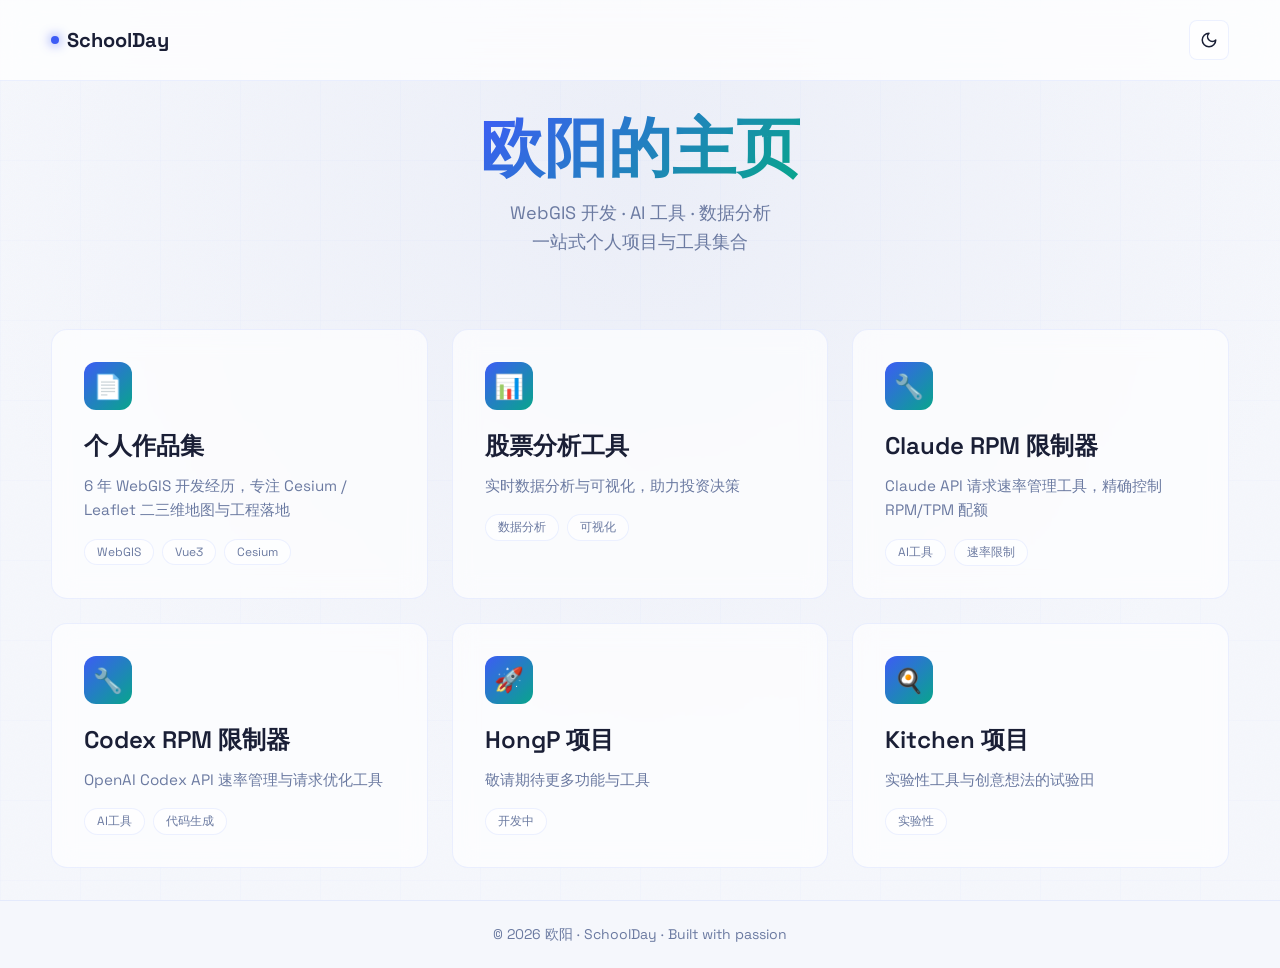
==== index.html @ 450aa43f "初始化主页仓库：纯导航页面，各项目独立部署" ====
<!DOCTYPE html>
<html lang="zh-CN" data-theme="dark">
<head>
  <meta charset="UTF-8" />
  <meta name="viewport" content="width=device-width, initial-scale=1.0" />
  <title>SchoolDay · 欧阳的主页</title>
  <meta name="description" content="个人项目与工具集合平台 — WebGIS 开发、AI 工具、数据分析" />
  <meta name="color-scheme" content="dark light" />
  <link rel="preconnect" href="https://fonts.googleapis.com" />
  <link rel="preconnect" href="https://fonts.gstatic.com" crossorigin />
  <link rel="stylesheet" href="https://fonts.googleapis.com/css2?family=Space+Grotesk:wght@400;500;600;700&display=swap" />
  <style>
    :root, html[data-theme="dark"] {
      --bg: #05060f;
      --bg-2: #0a0e22;
      --panel: rgba(255,255,255,0.04);
      --border: rgba(140,170,255,0.14);
      --text: #eaf0ff;
      --muted: #8b98c4;
      --brand: #6c8cff;
      --brand-2: #3ff0d0;
      --brand-3: #b06bff;
      --glow: rgba(108,140,255,.2);
      --card-bg: rgba(10,14,30,0.7);
      --card-hover: rgba(15,20,40,0.85);
      color-scheme: dark;
    }
    html[data-theme="light"] {
      --bg: #f5f7fc;
      --bg-2: #ebeef8;
      --panel: rgba(255,255,255,0.6);
      --border: rgba(108,140,255,0.12);
      --text: #1a1f36;
      --muted: #6b7aa1;
      --brand: #3d5cf5;
      --brand-2: #08a58c;
      --brand-3: #7a45f0;
      --glow: rgba(61,92,245,.12);
      --card-bg: rgba(255,255,255,0.65);
      --card-hover: rgba(255,255,255,0.9);
      --header-bg: rgba(255,255,255,0.75);
      color-scheme: light;
    }
    * { box-sizing: border-box; margin: 0; padding: 0; }
    html { scroll-behavior: smooth; }
    ::view-transition-old(root),
    ::view-transition-new(root) {
      animation-duration: 0.5s;
    }
    body {
      margin: 0;
      font-family: "Space Grotesk", -apple-system, "Segoe UI", "PingFang SC", sans-serif;
      background: var(--bg);
      color: var(--text);
      min-height: 100vh;
      display: flex;
      flex-direction: column;
      position: relative;
      overflow-x: hidden;
      overflow-y: hidden;
      transition: background-color 0.3s ease, color 0.3s ease;
    }
    html {
      overflow: hidden;
    }
    main {
      overflow-y: auto;
      scrollbar-width: none;
      -ms-overflow-style: none;
    }
    main::-webkit-scrollbar {
      display: none;
    }
    .bg {
      position: fixed;
      inset: 0;
      z-index: 0;
      pointer-events: none;
      background: radial-gradient(circle at 50% 20%, var(--bg-2) 0%, var(--bg) 70%);
    }
    .grid-lines {
      position: absolute;
      inset: 0;
      background-image:
        linear-gradient(rgba(108,140,255,.04) 1px, transparent 1px),
        linear-gradient(90deg, rgba(108,140,255,.04) 1px, transparent 1px);
      background-size: 80px 80px;
      opacity: 0.6;
    }
    .noise {
      position: absolute;
      inset: 0;
      background-image: url("data:image/svg+xml,%3Csvg xmlns='http://www.w3.org/2000/svg' width='200' height='200'%3E%3Cfilter id='n'%3E%3CfeTurbulence type='fractalNoise' baseFrequency='0.9' /%3E%3C/filter%3E%3Crect width='200' height='200' filter='url(%23n)' opacity='0.05'/%3E%3C/svg%3E");
      opacity: 0.3;
    }
    header {
      position: relative;
      z-index: 10;
      display: flex;
      justify-content: space-between;
      align-items: center;
      padding: 1.25rem 4%;
      backdrop-filter: blur(16px);
      background: rgba(5,6,15,.6);
      border-bottom: 1px solid var(--border);
      transition: background 0.3s ease;
    }
    html[data-theme="light"] header {
      background: var(--header-bg);
      backdrop-filter: blur(16px);
    }
    .brand {
      font-size: 1.25rem;
      font-weight: 700;
      color: var(--text);
      text-decoration: none;
      display: flex;
      align-items: center;
      gap: 0.5rem;
    }
    .brand-mark {
      width: 8px;
      height: 8px;
      background: var(--brand);
      border-radius: 50%;
      box-shadow: 0 0 12px var(--brand);
      animation: pulse 2s ease-in-out infinite;
    }
    @keyframes pulse {
      0%, 100% { opacity: 1; }
      50% { opacity: 0.5; }
    }
    .theme-toggle {
      background: var(--panel);
      border: 1px solid var(--border);
      color: var(--text);
      width: 40px;
      height: 40px;
      border-radius: 8px;
      cursor: pointer;
      display: flex;
      align-items: center;
      justify-content: center;
      transition: all 0.2s;
    }
    .theme-toggle:hover {
      background: var(--card-hover);
      transform: scale(1.05);
    }
    .icon-sun, .icon-moon {
      width: 18px;
      height: 18px;
    }
    html[data-theme="dark"] .icon-sun { display: block; }
    html[data-theme="dark"] .icon-moon { display: none; }
    html[data-theme="light"] .icon-sun { display: none; }
    html[data-theme="light"] .icon-moon { display: block; }
    main {
      position: relative;
      z-index: 1;
      flex: 1;
      display: flex;
      flex-direction: column;
      align-items: center;
      justify-content: center;
      padding: 2rem 4%;
      max-width: 1400px;
      margin: 0 auto;
      width: 100%;
    }
    .hero {
      text-align: center;
      margin-bottom: 2.5rem;
    }
    h1 {
      font-size: clamp(2.5rem, 6vw, 4rem);
      font-weight: 700;
      line-height: 1.1;
      margin-bottom: 1rem;
      background: linear-gradient(135deg, var(--brand), var(--brand-2));
      -webkit-background-clip: text;
      -webkit-text-fill-color: transparent;
      background-clip: text;
    }
    .lead {
      font-size: 1.125rem;
      color: var(--muted);
      max-width: 600px;
      margin: 0 auto 2rem;
      line-height: 1.6;
    }
    .grid {
      display: grid;
      grid-template-columns: repeat(auto-fit, minmax(280px, 1fr));
      gap: 1.5rem;
      width: 100%;
    }
    .card {
      position: relative;
      background: var(--card-bg);
      border: 1px solid var(--border);
      border-radius: 16px;
      padding: 2rem;
      text-decoration: none;
      color: var(--text);
      transition: all 0.3s cubic-bezier(0.4, 0, 0.2, 1);
      backdrop-filter: blur(12px);
      overflow: hidden;
      cursor: pointer;
    }
    a.card {
      display: block;
    }
    a.card:hover {
      color: var(--text);
      text-decoration: none;
    }
    .card::before {
      content: '';
      position: absolute;
      inset: 0;
      border-radius: 16px;
      padding: 1px;
      background: linear-gradient(135deg, var(--brand), transparent);
      -webkit-mask: linear-gradient(#fff 0 0) content-box, linear-gradient(#fff 0 0);
      -webkit-mask-composite: xor;
      mask-composite: exclude;
      opacity: 0;
      transition: opacity 0.3s;
    }
    .card:hover {
      background: var(--card-hover);
      transform: translateY(-4px);
      box-shadow: 0 20px 60px rgba(108,140,255,0.15);
    }
    .card:hover::before {
      opacity: 1;
    }
    .card-icon {
      width: 48px;
      height: 48px;
      background: linear-gradient(135deg, var(--brand), var(--brand-2));
      border-radius: 12px;
      display: flex;
      align-items: center;
      justify-content: center;
      margin-bottom: 1.25rem;
      font-size: 1.5rem;
    }
    .card h2 {
      font-size: 1.5rem;
      margin-bottom: 0.75rem;
      font-weight: 600;
    }
    .card p {
      color: var(--muted);
      font-size: 0.95rem;
      line-height: 1.6;
      margin-bottom: 1rem;
    }
    .card-meta {
      display: flex;
      gap: 0.5rem;
      flex-wrap: wrap;
      margin-top: 1rem;
    }
    .chip {
      font-size: 0.75rem;
      padding: 0.25rem 0.75rem;
      background: var(--panel);
      border: 1px solid var(--border);
      border-radius: 20px;
      color: var(--muted);
    }
    footer {
      position: relative;
      z-index: 1;
      text-align: center;
      padding: 1.5rem 4%;
      color: var(--muted);
      font-size: 0.875rem;
      border-top: 1px solid var(--border);
    }
    @media (max-width: 768px) {
      header { padding: 1rem 5%; }
      main { padding: 2rem 5%; }
      .grid { grid-template-columns: 1fr; gap: 1rem; }
      h1 { font-size: 2.25rem; }
    }
  </style>
</head>
<body>
  <div class="bg">
    <div class="grid-lines"></div>
    <div class="noise"></div>
  </div>

  <header>
    <a class="brand" href="/">
      <span class="brand-mark"></span>
      <span>SchoolDay</span>
    </a>
    <button class="theme-toggle" id="theme-toggle" type="button" aria-label="切换主题">
      <svg class="icon-sun" viewBox="0 0 24 24" fill="none" stroke="currentColor" stroke-width="2" stroke-linecap="round" stroke-linejoin="round">
        <circle cx="12" cy="12" r="4"/>
        <path d="M12 2v2M12 20v2M4.93 4.93l1.41 1.41M17.66 17.66l1.41 1.41M2 12h2M20 12h2M6.34 17.66l-1.41 1.41M19.07 4.93l-1.41 1.41"/>
      </svg>
      <svg class="icon-moon" viewBox="0 0 24 24" fill="none" stroke="currentColor" stroke-width="2" stroke-linecap="round" stroke-linejoin="round">
        <path d="M12 3a6 6 0 0 0 9 9 9 9 0 1 1-9-9Z"/>
      </svg>
    </button>
  </header>

  <main>
    <div class="hero">
      <h1>欧阳的主页</h1>
      <p class="lead">WebGIS 开发 · AI 工具 · 数据分析<br />一站式个人项目与工具集合</p>
    </div>

    <div class="grid">
      <div class="card" data-href="./portfolio/">
        <div class="card-icon">📄</div>
        <h2>个人作品集</h2>
        <p>6 年 WebGIS 开发经历，专注 Cesium / Leaflet 二三维地图与工程落地</p>
        <div class="card-meta">
          <span class="chip">WebGIS</span>
          <span class="chip">Vue3</span>
          <span class="chip">Cesium</span>
        </div>
      </div>

      <div class="card" data-href="./stock-analysis/">
        <div class="card-icon">📊</div>
        <h2>股票分析工具</h2>
        <p>实时数据分析与可视化，助力投资决策</p>
        <div class="card-meta">
          <span class="chip">数据分析</span>
          <span class="chip">可视化</span>
        </div>
      </div>

      <div class="card" data-href="./claude-limiter/">
        <div class="card-icon">🔧</div>
        <h2>Claude RPM 限制器</h2>
        <p>Claude API 请求速率管理工具，精确控制 RPM/TPM 配额</p>
        <div class="card-meta">
          <span class="chip">AI工具</span>
          <span class="chip">速率限制</span>
        </div>
      </div>

      <div class="card" data-href="./codex-limiter/">
        <div class="card-icon">🔧</div>
        <h2>Codex RPM 限制器</h2>
        <p>OpenAI Codex API 速率管理与请求优化工具</p>
        <div class="card-meta">
          <span class="chip">AI工具</span>
          <span class="chip">代码生成</span>
        </div>
      </div>

      <div class="card" data-href="./hongp/">
        <div class="card-icon">🚀</div>
        <h2>HongP 项目</h2>
        <p>敬请期待更多功能与工具</p>
        <div class="card-meta">
          <span class="chip">开发中</span>
        </div>
      </div>

      <div class="card" data-href="./kitchen/">
        <div class="card-icon">🍳</div>
        <h2>Kitchen 项目</h2>
        <p>实验性工具与创意想法的试验田</p>
        <div class="card-meta">
          <span class="chip">实验性</span>
        </div>
      </div>
    </div>
  </main>

  <footer>
    <p>© <span id="year"></span> 欧阳 · SchoolDay · Built with passion</p>
  </footer>

  <script>
    const year = document.getElementById('year');
    if (year) year.textContent = String(new Date().getFullYear());

    const root = document.documentElement;
    const themeToggle = document.getElementById('theme-toggle');
    const THEME_KEY = 'schoolday-theme';

    function systemTheme() {
      return window.matchMedia('(prefers-color-scheme: light)').matches ? 'light' : 'dark';
    }

    function applyTheme(theme) {
      const next = theme === 'light' ? 'light' : 'dark';
      root.setAttribute('data-theme', next);
      try { localStorage.setItem(THEME_KEY, next); } catch (_) {}
    }

    function applyThemeWithTransition(theme) {
      const next = theme === 'light' ? 'light' : 'dark';
      const reduced = window.matchMedia('(prefers-reduced-motion: reduce)').matches;

      if (reduced || typeof document.startViewTransition !== 'function') {
        applyTheme(next);
        return;
      }

      document.startViewTransition(() => {
        applyTheme(next);
      });
    }

    function initTheme() {
      let saved = null;
      try { saved = localStorage.getItem(THEME_KEY); } catch (_) {}
      applyTheme(saved === 'light' || saved === 'dark' ? saved : systemTheme());
    }

    initTheme();
    if (themeToggle) {
      themeToggle.addEventListener('click', () => {
        const current = root.getAttribute('data-theme') === 'light' ? 'light' : 'dark';
        applyThemeWithTransition(current === 'dark' ? 'light' : 'dark');
      });
    }

    // Card click handling
    document.querySelectorAll('.card[data-href]').forEach(card => {
      card.addEventListener('click', (e) => {
        e.preventDefault();
        const url = card.getAttribute('data-href');
        if (url) {
          window.open(url, '_blank', 'noopener,noreferrer');
        }
      });
    });
  </script>
</body>
</html>
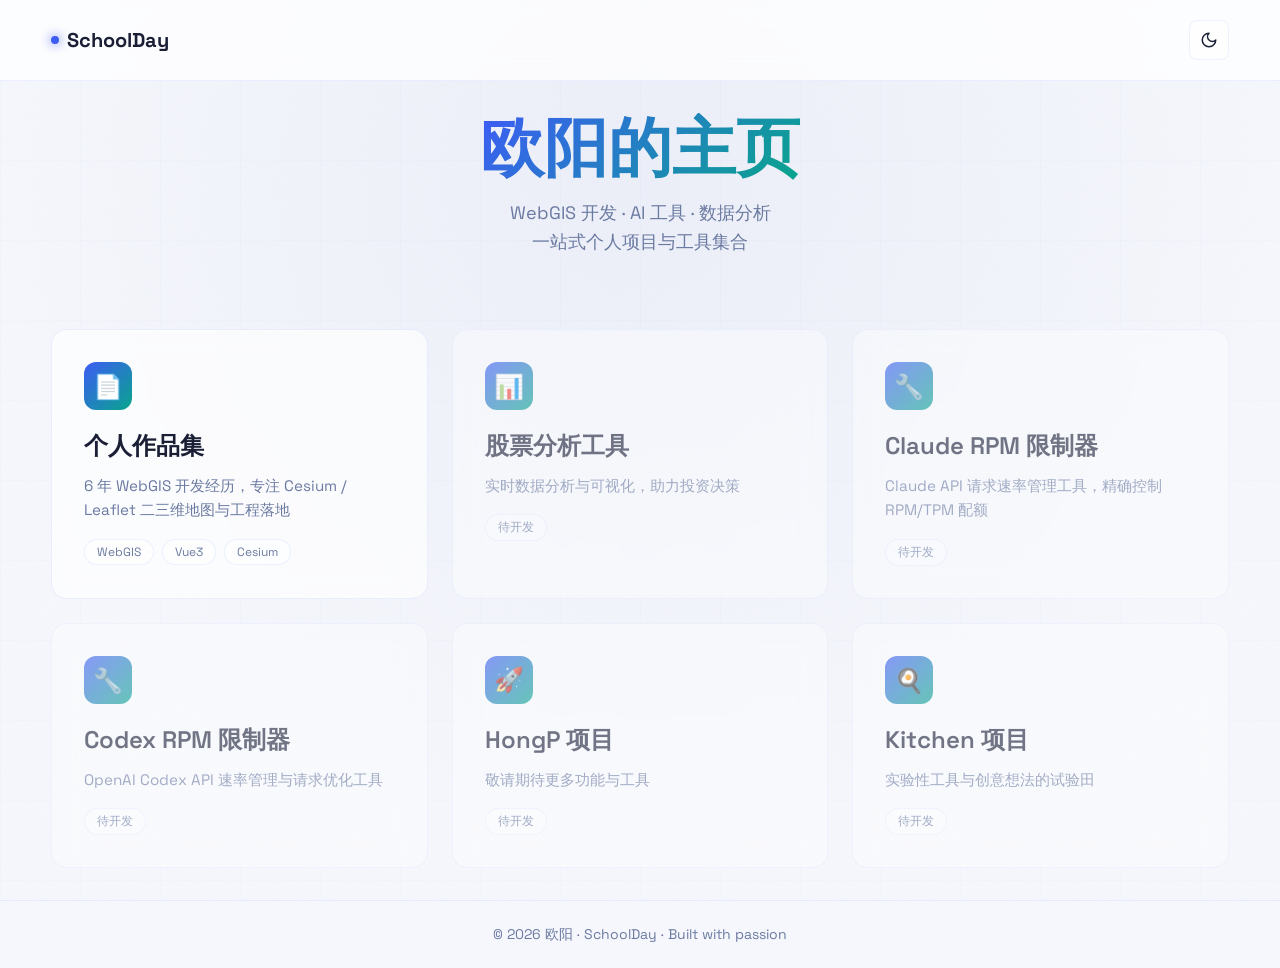
==== commit 0f4e6170: "将未部署的项目标记为待开发状态" ====
--- a/index.html
+++ b/index.html
@@ -318,7 +318,7 @@
     </div>
 
     <div class="grid">
-      <div class="card" data-href="./portfolio/">
+      <div class="card" data-href="https://schoolday-site.pages.dev">
         <div class="card-icon">📄</div>
         <h2>个人作品集</h2>
         <p>6 年 WebGIS 开发经历，专注 Cesium / Leaflet 二三维地图与工程落地</p>
@@ -329,51 +329,48 @@
         </div>
       </div>
 
-      <div class="card" data-href="./stock-analysis/">
+      <div class="card" style="opacity: 0.6; cursor: not-allowed;">
         <div class="card-icon">📊</div>
         <h2>股票分析工具</h2>
         <p>实时数据分析与可视化，助力投资决策</p>
         <div class="card-meta">
-          <span class="chip">数据分析</span>
-          <span class="chip">可视化</span>
-        </div>
-      </div>
-
-      <div class="card" data-href="./claude-limiter/">
+          <span class="chip">待开发</span>
+        </div>
+      </div>
+
+      <div class="card" style="opacity: 0.6; cursor: not-allowed;">
         <div class="card-icon">🔧</div>
         <h2>Claude RPM 限制器</h2>
         <p>Claude API 请求速率管理工具，精确控制 RPM/TPM 配额</p>
         <div class="card-meta">
-          <span class="chip">AI工具</span>
-          <span class="chip">速率限制</span>
-        </div>
-      </div>
-
-      <div class="card" data-href="./codex-limiter/">
+          <span class="chip">待开发</span>
+        </div>
+      </div>
+
+      <div class="card" style="opacity: 0.6; cursor: not-allowed;">
         <div class="card-icon">🔧</div>
         <h2>Codex RPM 限制器</h2>
         <p>OpenAI Codex API 速率管理与请求优化工具</p>
         <div class="card-meta">
-          <span class="chip">AI工具</span>
-          <span class="chip">代码生成</span>
-        </div>
-      </div>
-
-      <div class="card" data-href="./hongp/">
+          <span class="chip">待开发</span>
+        </div>
+      </div>
+
+      <div class="card" style="opacity: 0.6; cursor: not-allowed;">
         <div class="card-icon">🚀</div>
         <h2>HongP 项目</h2>
         <p>敬请期待更多功能与工具</p>
         <div class="card-meta">
-          <span class="chip">开发中</span>
-        </div>
-      </div>
-
-      <div class="card" data-href="./kitchen/">
+          <span class="chip">待开发</span>
+        </div>
+      </div>
+
+      <div class="card" style="opacity: 0.6; cursor: not-allowed;">
         <div class="card-icon">🍳</div>
         <h2>Kitchen 项目</h2>
         <p>实验性工具与创意想法的试验田</p>
         <div class="card-meta">
-          <span class="chip">实验性</span>
+          <span class="chip">待开发</span>
         </div>
       </div>
     </div>
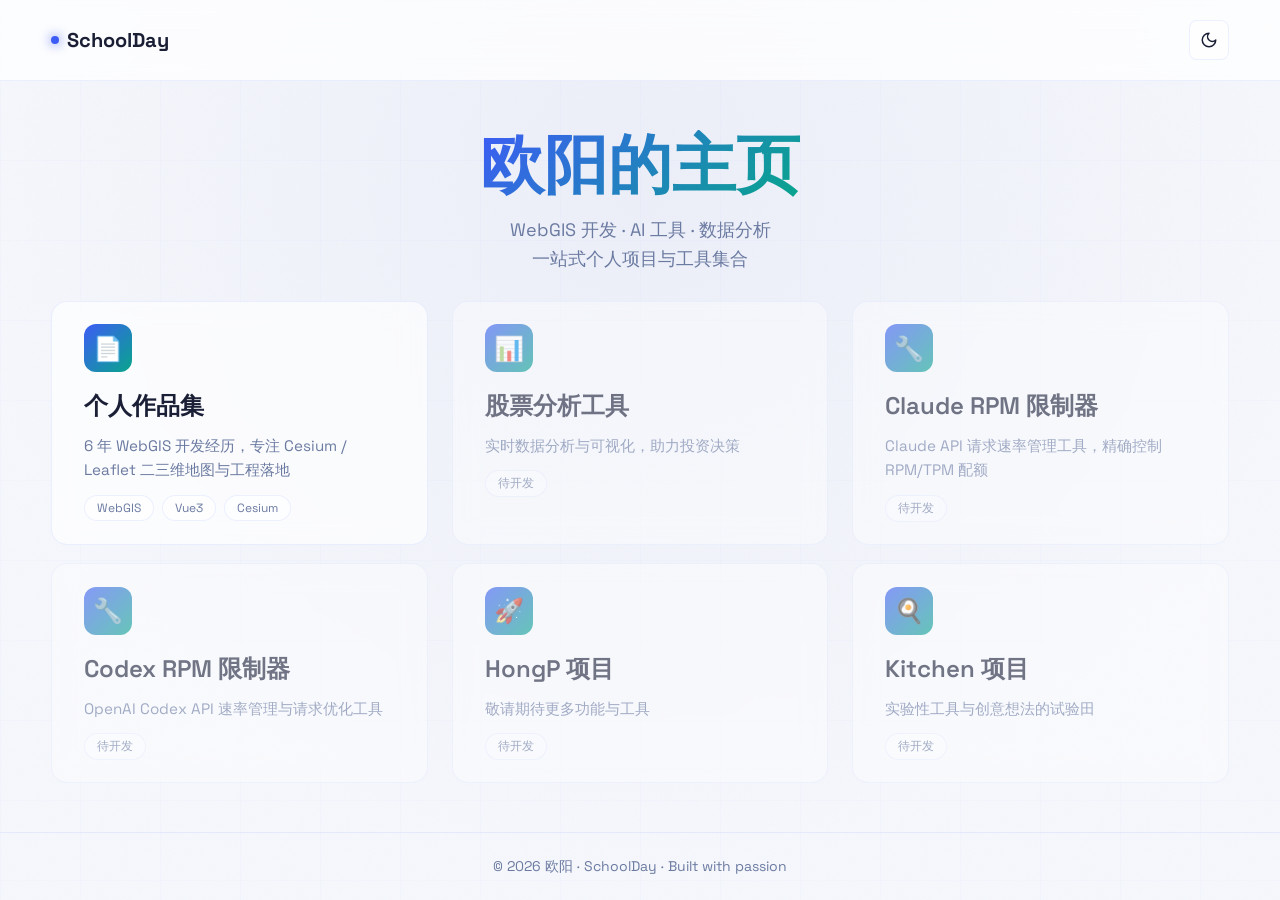
==== commit f2ccc959: "fix: refine responsive page scrolling" ====
--- a/index.html
+++ b/index.html
@@ -42,7 +42,11 @@
       color-scheme: light;
     }
     * { box-sizing: border-box; margin: 0; padding: 0; }
-    html { scroll-behavior: smooth; }
+    html {
+      scroll-behavior: smooth;
+      overflow-x: hidden;
+      overflow-y: auto;
+    }
     ::view-transition-old(root),
     ::view-transition-new(root) {
       animation-duration: 0.5s;
@@ -53,23 +57,12 @@
       background: var(--bg);
       color: var(--text);
       min-height: 100vh;
+      min-height: 100dvh;
       display: flex;
       flex-direction: column;
       position: relative;
       overflow-x: hidden;
-      overflow-y: hidden;
       transition: background-color 0.3s ease, color 0.3s ease;
-    }
-    html {
-      overflow: hidden;
-    }
-    main {
-      overflow-y: auto;
-      scrollbar-width: none;
-      -ms-overflow-style: none;
-    }
-    main::-webkit-scrollbar {
-      display: none;
     }
     .bg {
       position: fixed;
@@ -280,6 +273,92 @@
       color: var(--muted);
       font-size: 0.875rem;
       border-top: 1px solid var(--border);
+    }
+    @media (min-width: 1024px) {
+      html,
+      body {
+        height: 100%;
+        overflow: hidden;
+      }
+      main {
+        min-height: 0;
+        max-width: 1800px;
+        padding: clamp(1rem, 2vh, 2rem) 4%;
+        overflow: hidden;
+        justify-content: center;
+      }
+      .hero {
+        margin-bottom: clamp(1rem, 3vh, 2rem);
+      }
+      .lead {
+        margin-bottom: 0;
+      }
+      .grid {
+        grid-template-columns: repeat(3, minmax(0, 1fr));
+        row-gap: clamp(0.75rem, 2vh, 1.5rem);
+      }
+      .card {
+        padding: clamp(1.25rem, 2.5vh, 2rem) 2rem;
+      }
+      .card-icon {
+        margin-bottom: clamp(0.75rem, 2vh, 1.25rem);
+      }
+      .card p {
+        margin-bottom: 0.75rem;
+      }
+      .card-meta {
+        margin-top: 0.75rem;
+      }
+    }
+    @media (min-width: 1600px) {
+      .grid {
+        grid-template-columns: repeat(6, minmax(0, 1fr));
+      }
+    }
+    @media (min-width: 1024px) and (max-height: 800px) {
+      header,
+      footer {
+        padding-top: 0.875rem;
+        padding-bottom: 0.875rem;
+      }
+      main {
+        padding-top: 0.75rem;
+        padding-bottom: 0.75rem;
+      }
+      .hero {
+        margin-bottom: 0.75rem;
+      }
+      h1 {
+        font-size: 3rem;
+        margin-bottom: 0.5rem;
+      }
+      .lead {
+        font-size: 1rem;
+        line-height: 1.4;
+      }
+      .grid {
+        row-gap: 0.75rem;
+      }
+      .card {
+        padding: 1rem 1.5rem;
+      }
+      .card-icon {
+        width: 44px;
+        height: 44px;
+        margin-bottom: 0.75rem;
+      }
+      .card h2 {
+        font-size: 1.25rem;
+        margin-bottom: 0.375rem;
+      }
+      .card p {
+        font-size: 0.875rem;
+        line-height: 1.4;
+        margin-bottom: 0.5rem;
+      }
+      .card-meta {
+        margin-top: 0.5rem;
+      }
     }
     @media (max-width: 768px) {
       header { padding: 1rem 5%; }
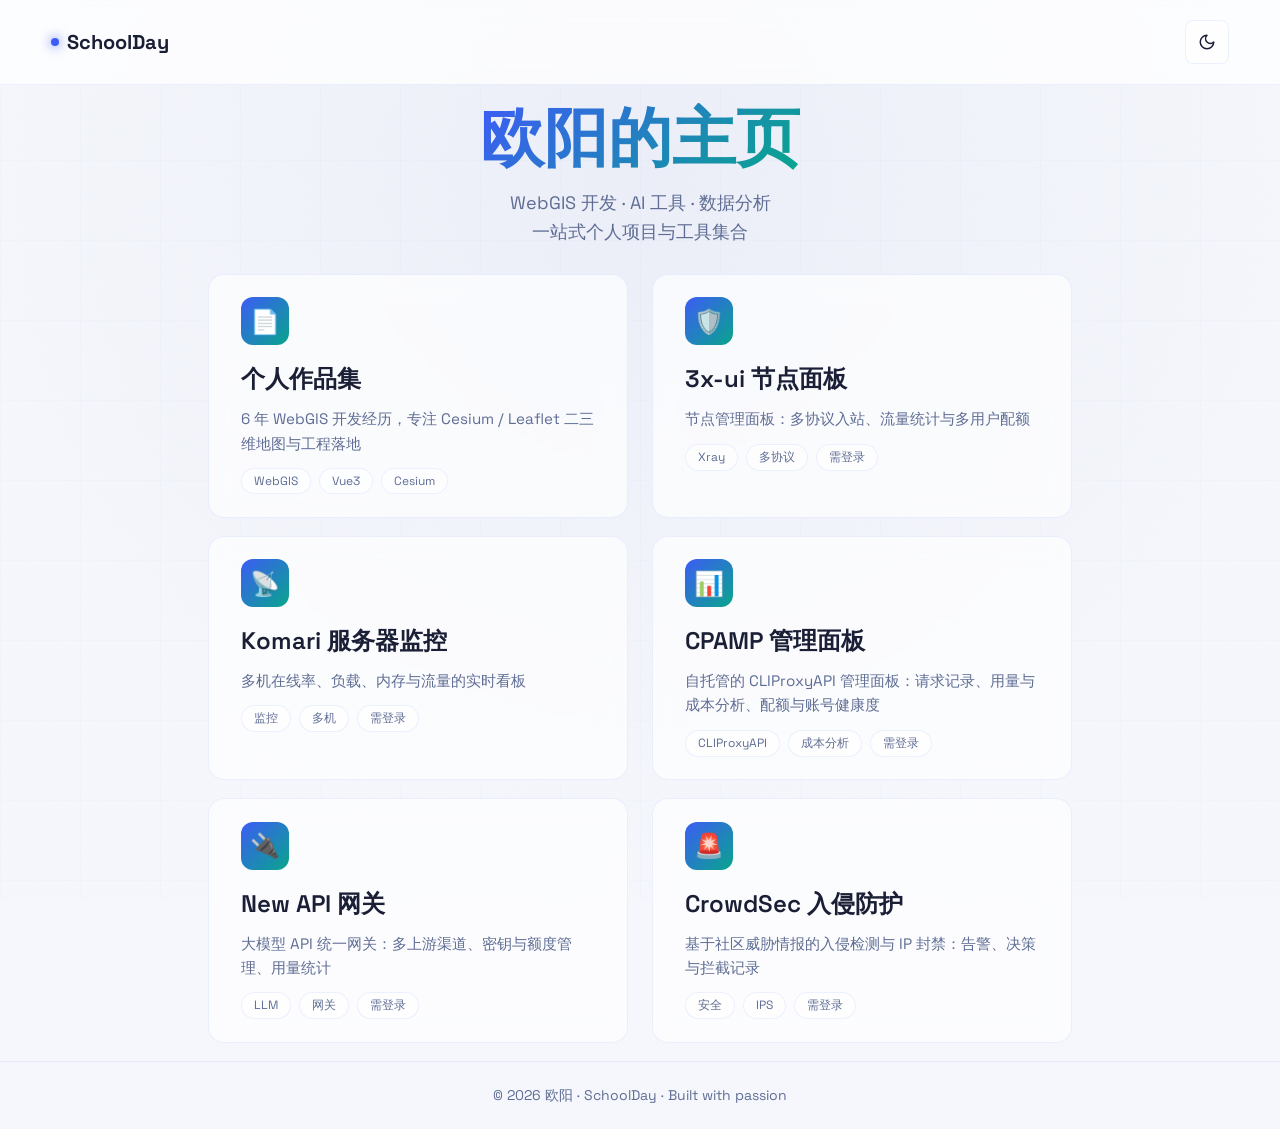
==== commit dbfcbc9e: "主页改版：卡片可键盘操作、补齐 5 个服务入口、网格与主题修复 - 卡片由 div+window.open 改为 button（stretched button，::after 撑满整卡）：保留 h2" ====
--- a/index.html
+++ b/index.html
@@ -5,10 +5,47 @@
   <meta name="viewport" content="width=device-width, initial-scale=1.0" />
   <title>SchoolDay · 欧阳的主页</title>
   <meta name="description" content="个人项目与工具集合平台 — WebGIS 开发、AI 工具、数据分析" />
+  <meta name="robots" content="index,follow" />
   <meta name="color-scheme" content="dark light" />
+  <meta name="theme-color" content="#05060f" media="(prefers-color-scheme: dark)" />
+  <meta name="theme-color" content="#f5f7fc" media="(prefers-color-scheme: light)" />
+  <link rel="canonical" href="https://schoolday.cc.cd/" />
+  <link rel="icon" type="image/svg+xml" href="./favicon.svg" />
+  <meta property="og:type" content="website" />
+  <meta property="og:site_name" content="SchoolDay" />
+  <meta property="og:title" content="SchoolDay · 欧阳的主页" />
+  <meta property="og:description" content="个人项目与工具集合平台 — WebGIS 开发、AI 工具、数据分析" />
+  <meta property="og:url" content="https://schoolday.cc.cd/" />
+  <meta property="og:locale" content="zh_CN" />
+  <meta name="twitter:card" content="summary" />
+  <meta name="twitter:title" content="SchoolDay · 欧阳的主页" />
+  <meta name="twitter:description" content="个人项目与工具集合平台 — WebGIS 开发、AI 工具、数据分析" />
+  <script>
+    // 在样式表生效前定好主题：既避免浅色偏好用户先看到深色首帧，
+    // 也避免 body 常驻的 background/color 过渡在加载时演一次深→浅渐变。
+    (function () {
+      var theme = 'dark';
+      try {
+        var saved = localStorage.getItem('schoolday-theme');
+        theme = (saved === 'light' || saved === 'dark')
+          ? saved
+          : (window.matchMedia('(prefers-color-scheme: light)').matches ? 'light' : 'dark');
+      } catch (_) {}
+      document.documentElement.setAttribute('data-theme', theme);
+      document.documentElement.classList.add('theme-init');
+      // 首帧画完就撤掉"禁止过渡"，之后用户手动切换才有过渡动画
+      requestAnimationFrame(function () {
+        requestAnimationFrame(function () {
+          document.documentElement.classList.remove('theme-init');
+        });
+      });
+    })();
+  </script>
   <link rel="preconnect" href="https://fonts.googleapis.com" />
   <link rel="preconnect" href="https://fonts.gstatic.com" crossorigin />
-  <link rel="stylesheet" href="https://fonts.googleapis.com/css2?family=Space+Grotesk:wght@400;500;600;700&display=swap" />
+  <!-- 字体 CSS 非阻塞加载：网络慢或字体域名不可达时，不让它拖住首屏渲染 -->
+  <link rel="stylesheet" href="https://fonts.googleapis.com/css2?family=Space+Grotesk:wght@400;500;600;700&display=swap" media="print" onload="this.media='all'" />
+  <noscript><link rel="stylesheet" href="https://fonts.googleapis.com/css2?family=Space+Grotesk:wght@400;500;600;700&display=swap" /></noscript>
   <style>
     :root, html[data-theme="dark"] {
       --bg: #05060f;
@@ -31,7 +68,7 @@
       --panel: rgba(255,255,255,0.6);
       --border: rgba(108,140,255,0.12);
       --text: #1a1f36;
-      --muted: #6b7aa1;
+      --muted: #5f6d94;   /* 4.78:1 on --bg（卡片上 5.00:1）；原 #6b7aa1 只有 3.98:1 */
       --brand: #3d5cf5;
       --brand-2: #08a58c;
       --brand-3: #7a45f0;
@@ -42,6 +79,14 @@
       color-scheme: light;
     }
     * { box-sizing: border-box; margin: 0; padding: 0; }
+    /* 首帧禁用过渡：主题已在 head 里定好，不该再演一次深→浅渐变 */
+    html.theme-init body { transition: none; }
+    /* 键盘焦点环：两套主题都 >=4.8:1 */
+    a:focus-visible,
+    button:focus-visible {
+      outline: 2px solid var(--brand);
+      outline-offset: 3px;
+    }
     html {
       scroll-behavior: smooth;
       overflow-x: hidden;
@@ -127,8 +172,8 @@
       background: var(--panel);
       border: 1px solid var(--border);
       color: var(--text);
-      width: 40px;
-      height: 40px;
+      width: 44px;
+      height: 44px;
       border-radius: 8px;
       cursor: pointer;
       display: flex;
@@ -184,7 +229,10 @@
     }
     .grid {
       display: grid;
-      grid-template-columns: repeat(auto-fit, minmax(280px, 1fr));
+      /* auto-fit + 上限 420px：卡片数量变化时列数自适应。
+         原来桌面端写死 3 列 / 6 列，只剩一张卡时会排成 1/6 宽并贴着左边。 */
+      grid-template-columns: repeat(auto-fit, minmax(min(100%, 280px), 420px));
+      justify-content: center;
       gap: 1.5rem;
       width: 100%;
     }
@@ -201,12 +249,31 @@
       overflow: hidden;
       cursor: pointer;
     }
-    a.card {
-      display: block;
-    }
-    a.card:hover {
-      color: var(--text);
-      text-decoration: none;
+    /* 卡片整体可点，但用 button 元素而不是 a[href]：按钮没有 href，
+       浏览器就不会在左下角弹出目标地址提示条。
+       代价（明确取舍）：失去中键 / Ctrl+点击新标签、右键"复制链接地址"。
+       ::after 撑满整张卡 = stretched button：标题本身仍是可聚焦控件，
+       h2 标题结构保留，读屏念到的名字也只有标题，不会把整段描述都念出来。 */
+    .card-action {
+      font: inherit;
+      color: inherit;
+      background: none;
+      border: 0;
+      padding: 0;
+      text-align: left;
+      cursor: pointer;
+    }
+    .card-action::after {
+      content: '';
+      position: absolute;
+      inset: 0;
+      border-radius: 16px;
+    }
+    .card-action:focus-visible { outline: none; }
+    /* 卡片自身 overflow:hidden，焦点环必须画在内侧才看得见 */
+    .card-action:focus-visible::after {
+      outline: 2px solid var(--brand);
+      outline-offset: -3px;
     }
     .card::before {
       content: '';
@@ -229,6 +296,16 @@
     .card:hover::before {
       opacity: 1;
     }
+    /* 待开发卡片：只压暗装饰性图标，正文保持可读
+       （原来整卡 opacity:.6 把文字压到浅色 2.16:1 / 深色 3.15:1，且仍会 hover 抬起） */
+    .card.is-todo { cursor: default; }
+    .card.is-todo .card-icon { filter: grayscale(.65); opacity: .5; }
+    .card.is-todo:hover {
+      background: var(--card-bg);
+      transform: none;
+      box-shadow: none;
+    }
+    .card.is-todo:hover::before { opacity: 0; }
     .card-icon {
       width: 48px;
       height: 48px;
@@ -275,16 +352,15 @@
       border-top: 1px solid var(--border);
     }
     @media (min-width: 1024px) {
-      html,
-      body {
-        height: 100%;
-        overflow: hidden;
-      }
+      /* 单屏铺满，但装不下时允许滚动：原来 height:100% + overflow:hidden
+         会在矮窗口下把最下面一排卡片直接裁掉，且滚不到 */
+      html { height: 100%; }
+      body { height: auto; min-height: 100%; overflow: visible; }
       main {
         min-height: 0;
         max-width: 1800px;
         padding: clamp(1rem, 2vh, 2rem) 4%;
-        overflow: hidden;
+        overflow: visible;
         justify-content: center;
       }
       .hero {
@@ -294,7 +370,6 @@
         margin-bottom: 0;
       }
       .grid {
-        grid-template-columns: repeat(3, minmax(0, 1fr));
         row-gap: clamp(0.75rem, 2vh, 1.5rem);
       }
       .card {
@@ -311,8 +386,10 @@
       }
     }
     @media (min-width: 1600px) {
+      /* 宽屏仍可排到 6 列（下限 260px，1800px 内容宽度装得下 6 × ~280px），
+         但卡片少时不会硬留空列 */
       .grid {
-        grid-template-columns: repeat(6, minmax(0, 1fr));
+        grid-template-columns: repeat(auto-fit, minmax(min(100%, 260px), 420px));
       }
     }
     @media (min-width: 1024px) and (max-height: 800px) {
@@ -397,9 +474,9 @@
     </div>
 
     <div class="grid">
-      <div class="card" data-href="https://schoolday-site.pages.dev">
+      <div class="card">
         <div class="card-icon">📄</div>
-        <h2>个人作品集</h2>
+        <h2><button class="card-action" type="button" data-href="https://schoolday-site.pages.dev" aria-label="个人作品集（在新标签页打开）">个人作品集</button></h2>
         <p>6 年 WebGIS 开发经历，专注 Cesium / Leaflet 二三维地图与工程落地</p>
         <div class="card-meta">
           <span class="chip">WebGIS</span>
@@ -408,48 +485,58 @@
         </div>
       </div>
 
-      <div class="card" style="opacity: 0.6; cursor: not-allowed;">
-        <div class="card-icon">📊</div>
-        <h2>股票分析工具</h2>
-        <p>实时数据分析与可视化，助力投资决策</p>
+      <div class="card">
+        <div class="card-icon">🛡️</div>
+        <h2><button class="card-action" type="button" data-href="https://3x-ui.schoolday.cc.cd/page/panel" aria-label="3x-ui 节点面板（在新标签页打开）">3x-ui 节点面板</button></h2>
+        <p>节点管理面板：多协议入站、流量统计与多用户配额</p>
         <div class="card-meta">
-          <span class="chip">待开发</span>
+          <span class="chip">Xray</span>
+          <span class="chip">多协议</span>
+          <span class="chip">需登录</span>
         </div>
       </div>
 
-      <div class="card" style="opacity: 0.6; cursor: not-allowed;">
-        <div class="card-icon">🔧</div>
-        <h2>Claude RPM 限制器</h2>
-        <p>Claude API 请求速率管理工具，精确控制 RPM/TPM 配额</p>
+      <div class="card">
+        <div class="card-icon">📡</div>
+        <h2><button class="card-action" type="button" data-href="https://komari.schoolday.cc.cd/" aria-label="Komari 服务器监控（在新标签页打开）">Komari 服务器监控</button></h2>
+        <p>多机在线率、负载、内存与流量的实时看板</p>
         <div class="card-meta">
-          <span class="chip">待开发</span>
+          <span class="chip">监控</span>
+          <span class="chip">多机</span>
+          <span class="chip">需登录</span>
         </div>
       </div>
 
-      <div class="card" style="opacity: 0.6; cursor: not-allowed;">
-        <div class="card-icon">🔧</div>
-        <h2>Codex RPM 限制器</h2>
-        <p>OpenAI Codex API 速率管理与请求优化工具</p>
+      <div class="card">
+        <div class="card-icon">📊</div>
+        <h2><button class="card-action" type="button" data-href="https://cpamp.schoolday.cc.cd" aria-label="CPAMP 管理面板（在新标签页打开）">CPAMP 管理面板</button></h2>
+        <p>自托管的 CLIProxyAPI 管理面板：请求记录、用量与成本分析、配额与账号健康度</p>
         <div class="card-meta">
-          <span class="chip">待开发</span>
+          <span class="chip">CLIProxyAPI</span>
+          <span class="chip">成本分析</span>
+          <span class="chip">需登录</span>
         </div>
       </div>
 
-      <div class="card" style="opacity: 0.6; cursor: not-allowed;">
-        <div class="card-icon">🚀</div>
-        <h2>HongP 项目</h2>
-        <p>敬请期待更多功能与工具</p>
+      <div class="card">
+        <div class="card-icon">🔌</div>
+        <h2><button class="card-action" type="button" data-href="https://newapi.schoolday.cc.cd/" aria-label="New API 网关（在新标签页打开）">New API 网关</button></h2>
+        <p>大模型 API 统一网关：多上游渠道、密钥与额度管理、用量统计</p>
         <div class="card-meta">
-          <span class="chip">待开发</span>
+          <span class="chip">LLM</span>
+          <span class="chip">网关</span>
+          <span class="chip">需登录</span>
         </div>
       </div>
 
-      <div class="card" style="opacity: 0.6; cursor: not-allowed;">
-        <div class="card-icon">🍳</div>
-        <h2>Kitchen 项目</h2>
-        <p>实验性工具与创意想法的试验田</p>
+      <div class="card">
+        <div class="card-icon">🚨</div>
+        <h2><button class="card-action" type="button" data-href="https://crowdsec.schoolday.cc.cd" aria-label="CrowdSec 入侵防护（在新标签页打开）">CrowdSec 入侵防护</button></h2>
+        <p>基于社区威胁情报的入侵检测与 IP 封禁：告警、决策与拦截记录</p>
         <div class="card-meta">
-          <span class="chip">待开发</span>
+          <span class="chip">安全</span>
+          <span class="chip">IPS</span>
+          <span class="chip">需登录</span>
         </div>
       </div>
     </div>
@@ -463,18 +550,25 @@
     const year = document.getElementById('year');
     if (year) year.textContent = String(new Date().getFullYear());
 
+    // 卡片跳转：button + JS，而不是 a[href] —— 这样悬停时浏览器不弹目标地址提示条。
+    // 取舍：中键/Ctrl+点击新标签、右键"复制链接地址"不可用。
+    document.querySelectorAll('.card-action[data-href]').forEach((btn) => {
+      btn.addEventListener('click', () => {
+        const url = btn.dataset.href;
+        if (url) window.open(url, '_blank', 'noopener,noreferrer');
+      });
+    });
+
     const root = document.documentElement;
     const themeToggle = document.getElementById('theme-toggle');
     const THEME_KEY = 'schoolday-theme';
 
-    function systemTheme() {
-      return window.matchMedia('(prefers-color-scheme: light)').matches ? 'light' : 'dark';
-    }
-
-    function applyTheme(theme) {
+    // 主题的"首帧定调"已由 head 里的内联脚本完成，这里只负责手动切换与跟随系统。
+    // persist=false 用于跟随系统：不写 localStorage，否则首次访问就把系统偏好锁死了。
+    function applyTheme(theme, persist) {
       const next = theme === 'light' ? 'light' : 'dark';
       root.setAttribute('data-theme', next);
-      try { localStorage.setItem(THEME_KEY, next); } catch (_) {}
+      if (persist) { try { localStorage.setItem(THEME_KEY, next); } catch (_) {} }
     }
 
     function applyThemeWithTransition(theme) {
@@ -482,22 +576,15 @@
       const reduced = window.matchMedia('(prefers-reduced-motion: reduce)').matches;
 
       if (reduced || typeof document.startViewTransition !== 'function') {
-        applyTheme(next);
+        applyTheme(next, true);
         return;
       }
 
       document.startViewTransition(() => {
-        applyTheme(next);
+        applyTheme(next, true);
       });
     }
 
-    function initTheme() {
-      let saved = null;
-      try { saved = localStorage.getItem(THEME_KEY); } catch (_) {}
-      applyTheme(saved === 'light' || saved === 'dark' ? saved : systemTheme());
-    }
-
-    initTheme();
     if (themeToggle) {
       themeToggle.addEventListener('click', () => {
         const current = root.getAttribute('data-theme') === 'light' ? 'light' : 'dark';
@@ -505,16 +592,15 @@
       });
     }
 
-    // Card click handling
-    document.querySelectorAll('.card[data-href]').forEach(card => {
-      card.addEventListener('click', (e) => {
-        e.preventDefault();
-        const url = card.getAttribute('data-href');
-        if (url) {
-          window.open(url, '_blank', 'noopener,noreferrer');
-        }
-      });
-    });
+    // 用户没手动选过时，跟随系统主题的实时变化；选过就以用户为准
+    const mql = window.matchMedia('(prefers-color-scheme: light)');
+    const onSystemTheme = (e) => {
+      let saved = null;
+      try { saved = localStorage.getItem(THEME_KEY); } catch (_) {}
+      if (!saved) applyTheme(e.matches ? 'light' : 'dark', false);
+    };
+    if (mql.addEventListener) mql.addEventListener('change', onSystemTheme);
+    else if (mql.addListener) mql.addListener(onSystemTheme);
   </script>
 </body>
 </html>
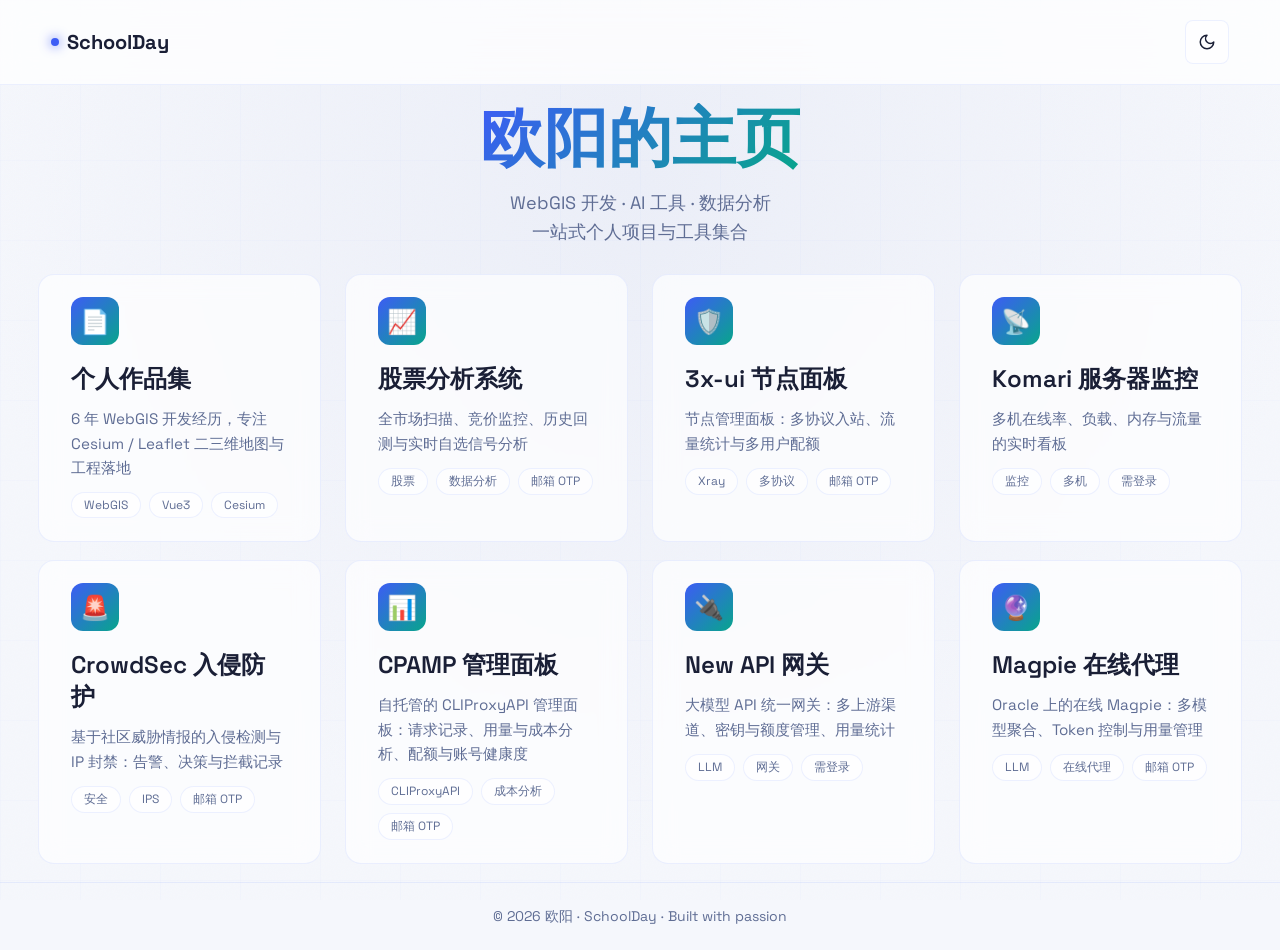
==== commit 9a4b2c15: "整合 schoolday-site 并更新项目入口" ====
--- a/index.html
+++ b/index.html
@@ -358,8 +358,8 @@
       body { height: auto; min-height: 100%; overflow: visible; }
       main {
         min-height: 0;
-        max-width: 1800px;
-        padding: clamp(1rem, 2vh, 2rem) 4%;
+        max-width: 1600px;
+        padding: clamp(1rem, 2vh, 2rem) 3%;
         overflow: visible;
         justify-content: center;
       }
@@ -370,6 +370,8 @@
         margin-bottom: 0;
       }
       .grid {
+        grid-template-columns: repeat(4, minmax(0, 1fr));
+        gap: 1.5rem;
         row-gap: clamp(0.75rem, 2vh, 1.5rem);
       }
       .card {
@@ -386,10 +388,9 @@
       }
     }
     @media (min-width: 1600px) {
-      /* 宽屏仍可排到 6 列（下限 260px，1800px 内容宽度装得下 6 × ~280px），
-         但卡片少时不会硬留空列 */
+      /* 宽屏仍保持四列，左右留白由 main 的固定宽度控制 */
       .grid {
-        grid-template-columns: repeat(auto-fit, minmax(min(100%, 260px), 420px));
+        grid-template-columns: repeat(4, minmax(0, 1fr));
       }
     }
     @media (min-width: 1024px) and (max-height: 800px) {
@@ -476,7 +477,7 @@
     <div class="grid">
       <div class="card">
         <div class="card-icon">📄</div>
-        <h2><button class="card-action" type="button" data-href="https://schoolday-site.pages.dev" aria-label="个人作品集（在新标签页打开）">个人作品集</button></h2>
+        <h2><button class="card-action" type="button" data-href="./site/index.html" aria-label="个人作品集（在新标签页打开）">个人作品集</button></h2>
         <p>6 年 WebGIS 开发经历，专注 Cesium / Leaflet 二三维地图与工程落地</p>
         <div class="card-meta">
           <span class="chip">WebGIS</span>
@@ -486,13 +487,24 @@
       </div>
 
       <div class="card">
+        <div class="card-icon">📈</div>
+        <h2><button class="card-action" type="button" data-href="https://stock.schoolday.cc.cd/" aria-label="股票分析系统（在新标签页打开）">股票分析系统</button></h2>
+        <p>全市场扫描、竞价监控、历史回测与实时自选信号分析</p>
+        <div class="card-meta">
+          <span class="chip">股票</span>
+          <span class="chip">数据分析</span>
+          <span class="chip">邮箱 OTP</span>
+        </div>
+      </div>
+
+      <div class="card">
         <div class="card-icon">🛡️</div>
         <h2><button class="card-action" type="button" data-href="https://3x-ui.schoolday.cc.cd/page/panel" aria-label="3x-ui 节点面板（在新标签页打开）">3x-ui 节点面板</button></h2>
         <p>节点管理面板：多协议入站、流量统计与多用户配额</p>
         <div class="card-meta">
           <span class="chip">Xray</span>
           <span class="chip">多协议</span>
-          <span class="chip">需登录</span>
+          <span class="chip">邮箱 OTP</span>
         </div>
       </div>
 
@@ -508,13 +520,24 @@
       </div>
 
       <div class="card">
+        <div class="card-icon">🚨</div>
+        <h2><button class="card-action" type="button" data-href="https://crowdsec.schoolday.cc.cd" aria-label="CrowdSec 入侵防护（在新标签页打开）">CrowdSec 入侵防护</button></h2>
+        <p>基于社区威胁情报的入侵检测与 IP 封禁：告警、决策与拦截记录</p>
+        <div class="card-meta">
+          <span class="chip">安全</span>
+          <span class="chip">IPS</span>
+          <span class="chip">邮箱 OTP</span>
+        </div>
+      </div>
+
+      <div class="card">
         <div class="card-icon">📊</div>
         <h2><button class="card-action" type="button" data-href="https://cpamp.schoolday.cc.cd" aria-label="CPAMP 管理面板（在新标签页打开）">CPAMP 管理面板</button></h2>
         <p>自托管的 CLIProxyAPI 管理面板：请求记录、用量与成本分析、配额与账号健康度</p>
         <div class="card-meta">
           <span class="chip">CLIProxyAPI</span>
           <span class="chip">成本分析</span>
-          <span class="chip">需登录</span>
+          <span class="chip">邮箱 OTP</span>
         </div>
       </div>
 
@@ -529,16 +552,18 @@
         </div>
       </div>
 
-      <div class="card">
-        <div class="card-icon">🚨</div>
-        <h2><button class="card-action" type="button" data-href="https://crowdsec.schoolday.cc.cd" aria-label="CrowdSec 入侵防护（在新标签页打开）">CrowdSec 入侵防护</button></h2>
-        <p>基于社区威胁情报的入侵检测与 IP 封禁：告警、决策与拦截记录</p>
-        <div class="card-meta">
-          <span class="chip">安全</span>
-          <span class="chip">IPS</span>
-          <span class="chip">需登录</span>
-        </div>
-      </div>
+
+      <div class="card">
+        <div class="card-icon">🔮</div>
+        <h2><button class="card-action" type="button" data-href="https://magpie.schoolday.cc.cd" aria-label="Magpie 在线代理（在新标签页打开）">Magpie 在线代理</button></h2>
+        <p>Oracle 上的在线 Magpie：多模型聚合、Token 控制与用量管理</p>
+        <div class="card-meta">
+          <span class="chip">LLM</span>
+          <span class="chip">在线代理</span>
+          <span class="chip">邮箱 OTP</span>
+        </div>
+      </div>
+
     </div>
   </main>
 
